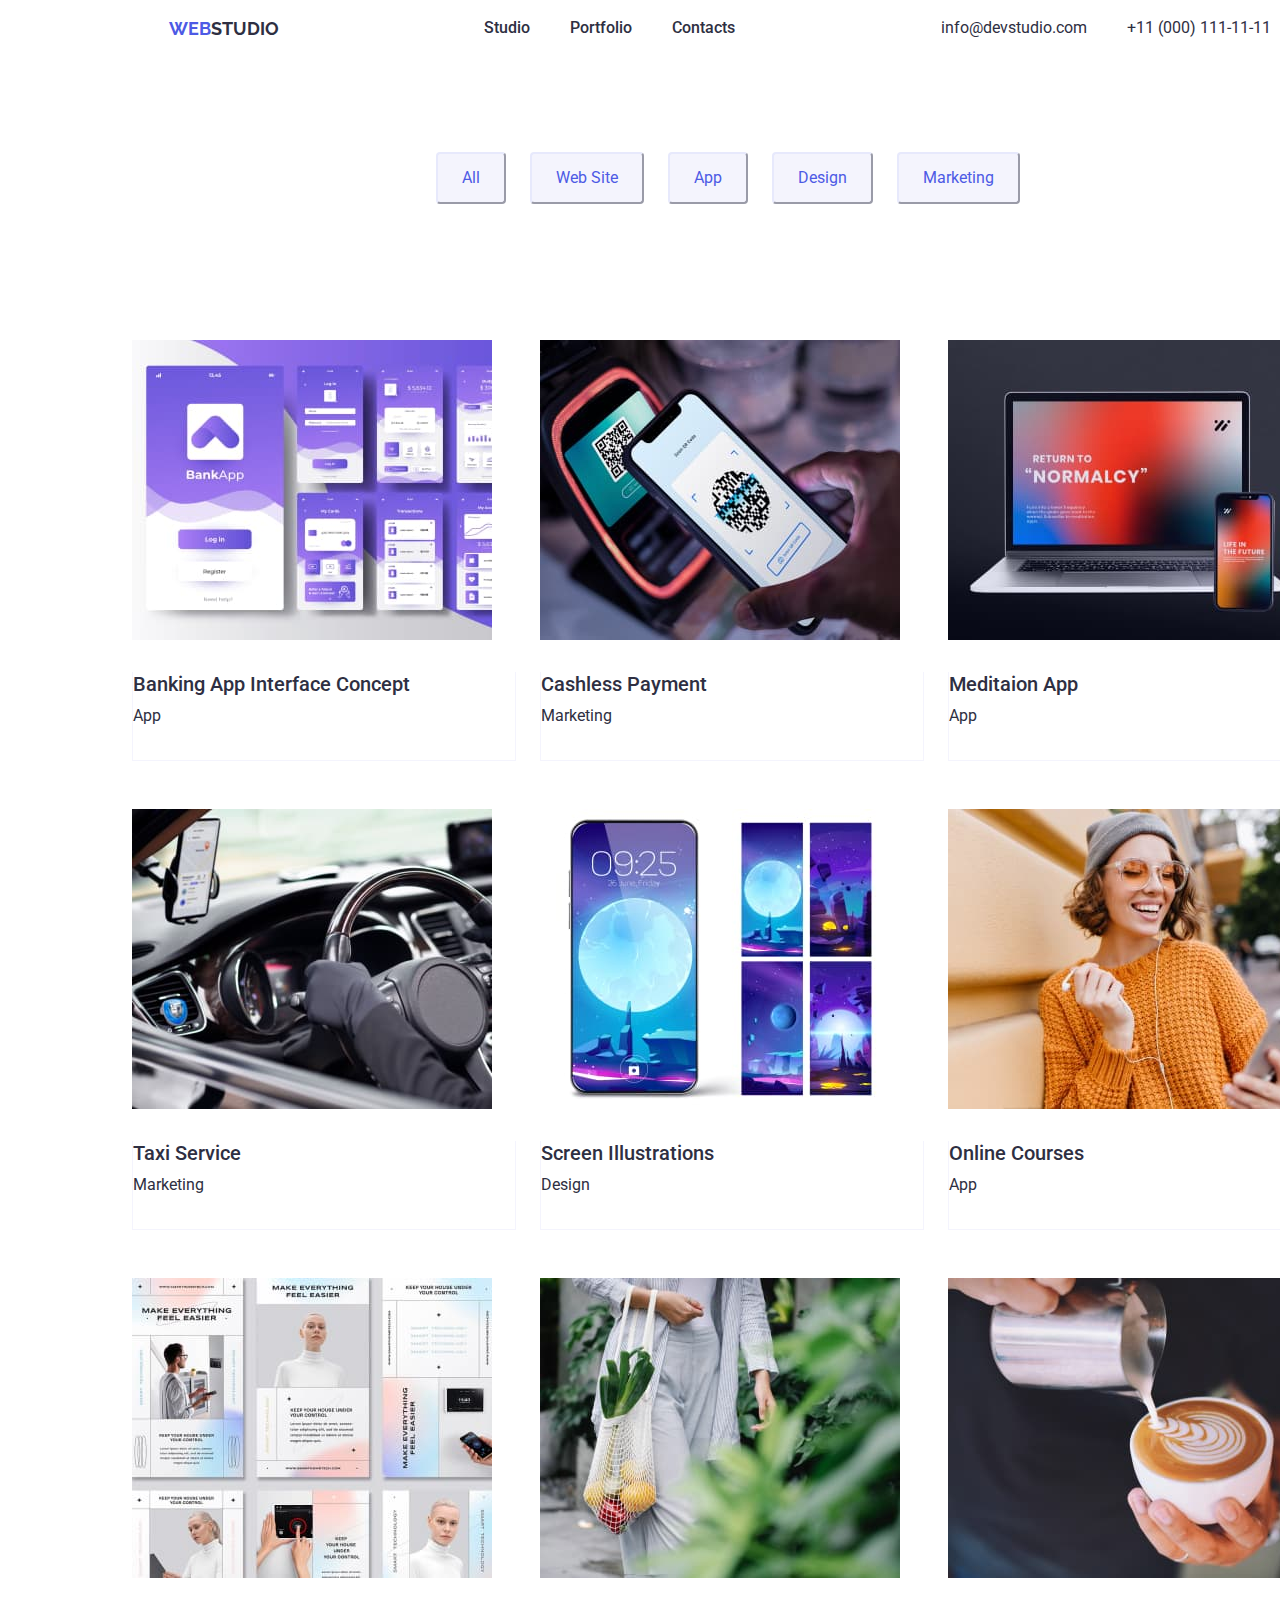
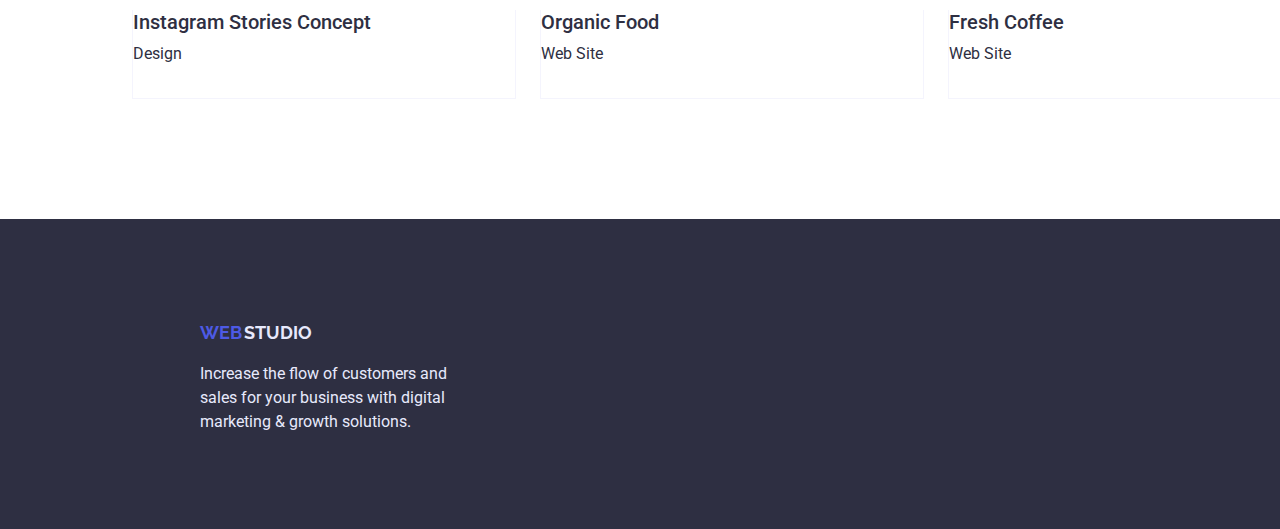
==== portfolio.html @ 9e413c98 "Create HW3" ====
<!DOCTYPE html>
<html lang="en">
  <head>
    <meta charset="UTF-8" />
    <meta http-equiv="X-UA-Compatible" content="IE=edge" />
    <meta name="viewport" content="width=device-width, initial-scale=1.0" />
    <title>Portfolio</title>
    <link rel="preconnect" href="https://fonts.googleapis.com" />
    <link rel="preconnect" href="https://fonts.gstatic.com" crossorigin />
    <link
      href="https://fonts.googleapis.com/css2?family=Raleway:wght@700&family=Roboto:wght@400;500;700;900&display=swap"
      rel="stylesheet"
    />
    <link
      rel="stylesheet"
      href="https://cdnjs.cloudflare.com/ajax/libs/modern-normalize/1.1.0/modern-normalize.min.css"
    />
    <link rel="stylesheet" href="./css/styles.css" />
  </head>
  <body>
    <header>
      <div class="container header-item">
        <a href="./index.html" class="logo"
          ><span class="span">WEB</span>STUDIO</a
        >
        <nav>
          <ul class="nav-links list">
            <li><a class="link" href="./index.html">Studio</a></li>
            <li><a class="link" href="./portfolio.html">Portfolio</a></li>
            <li><a class="link" href="">Contacts</a></li>
          </ul>
        </nav>
        <ul class="contacts-list list">
          <li>
            <a class="contacts" href="mailto:info@devstudio.com"
              >info@devstudio.com</a
            >
          </li>
          <li>
            <a class="contacts" href="tel:+110001111111">+11 (000) 111-11-11</a>
          </li>
        </ul>
      </div>
    </header>
    <main>
      <section>
        <h1 class="hhide">Portfolio</h1>
        <div class="buttons-row">
          <ul class="buttons list">
            <li><button class="button" type="button">All</button></li>
            <li><button class="button" type="button">Web Site</button></li>
            <li><button class="button" type="button">App</button></li>
            <li><button class="button" type="button">Design</button></li>
            <li><button class="button" type="button">Marketing</button></li>
          </ul>
        </div>
        <div class="container">
          <ul class="project-card list">
            <li>
              <a href="#" class="link"
                ><img
                  src="./images/BankApp.jpg"
                  alt="Banking App"
                  width="360"
                />
                <div class="card-info-border">
                  <h2 class="rank-three">Banking App Interface Concept</h2>
                  <p class="paragraph">App</p>
                </div>
              </a>
            </li>
            <li>
              <a href="#" class="link">
                <img
                  src="./images/Payment.jpg"
                  alt="Payment method"
                  width="360"
                />
                <div class="card-info-border">
                  <h2 class="rank-three">Cashless Payment</h2>
                  <p class="paragraph">Marketing</p>
                </div>
              </a>
            </li>
            <li>
              <a href="#" class="link">
                <img
                  src="./images/Laptop&Phone.jpg"
                  alt="App for meditation"
                  width="360"
                />
                <div class="card-info-border">
                  <h2 class="rank-three">Meditaion App</h2>
                  <p class="paragraph">App</p>
                </div>
              </a>
            </li>
            <li>
              <a href="#" class="link">
                <img src="./images/Taxi.jpg" alt="Taxi App" width="360" />
                <div class="card-info-border">
                  <h2 class="rank-three">Taxi Service</h2>
                  <p class="paragraph">Marketing</p>
                </div>
              </a>
            </li>
            <li>
              <a href="#" class="link">
                <img
                  src="./images/WallPapers.jpg"
                  alt="Screen Illustrations"
                  width="360"
                />
                <div class="card-info-border">
                  <h2 class="rank-three">Screen Illustrations</h2>
                  <p class="paragraph">Design</p>
                </div>
              </a>
            </li>
            <li>
              <a href="#" class="link">
                <img
                  src="./images/Communication.jpg"
                  alt="Communication"
                  width="360"
                />
                <div class="card-info-border">
                  <h2 class="rank-three">Online Courses</h2>
                  <p class="paragraph">App</p>
                </div>
              </a>
            </li>
            <li>
              <a href="#" class="link">
                <img
                  src="./images/Stories.jpg"
                  alt="Instagram Stories Concept"
                  width="360"
                />
                <div class="card-info-border">
                  <h2 class="rank-three">Instagram Stories Concept</h2>
                  <p class="paragraph">Design</p>
                </div>
              </a>
            </li>
            <li>
              <a href="#" class="link">
                <img
                  src="./images/OrganicFood.jpg"
                  alt="Organic Food"
                  width="360"
                />
                <div class="card-info-border">
                  <h2 class="rank-three">Organic Food</h2>
                  <p class="paragraph">Web Site</p>
                </div>
              </a>
            </li>
            <li>
              <a href="#" class="link">
                <img src="./images/Coffee.jpg" alt="Fresh Coffee" width="360" />
                <div class="card-info-border">
                  <h2 class="rank-three">Fresh Coffee</h2>
                  <p class="paragraph">Web Site</p>
                </div>
              </a>
            </li>
          </ul>
        </div>
      </section>
    </main>
    <footer class="footer">
      <div class="cotainer">
        <a href="./index.html" class="logo logo-bottom"
          ><span class="span footer-logo-web">WEB</span>STUDIO</a
        >
        <p class="footer-text">
          Increase the flow of customers and sales for your business with
          digital marketing & growth solutions.
        </p>
      </div>
    </footer>
  </body>
</html>
---- css/styles.css ----
:root {
  --brand-color: #4d5ae5;
  --prime-font-family: "Roboto", sans-serif;
  --prime-text-color: #2e2f42;
  --alter-text-color: #e7e9fc;
  --hover-focus-color: #434455;
  --active-color: #4d5ae5;
  --light-mode-bgd: #f4f4fd;
}

body {
  width: 1440px;
  font-family: var(--prime-font-family);
  color: var(--prime-text-color);
  margin: auto 0;
}
.section {
  padding-top: 120px;
}

.container {
  display: flex;
  width: 1258px;
  margin-left: auto;
  margin-right: auto;
  padding: 0 15px;
}

img {
  display: block;
  max-width: 100%;
  height: auto;
  margin-right: 24px;
}
/* H1...H3 */

.rank-one {
  display: flex;

  width: 1440px;
  height: 603px;
  background-color: var(--prime-text-color);
  color: #fff;
  font-size: 56px;
  font-weight: 500;
  line-height: 1.07;
  text-align: center;
  width: 492px;
  height: 120px;
}
.rank-two {
  font-family: var(--prime-font-family);
  color: var(--prime-text-color);
  font-size: 36px;
  font-weight: 500;
  line-height: 1.11;
  text-align: center;
  margin: 0;
  padding-bottom: 72px;
}
.rank-three {
  font-family: var(--prime-font-family);
  font-weight: 500;
  font-size: 20px;
  line-height: 1.2;
  margin: 0 auto;
}

/* Button */

.button-order {
  display: block;
  font-family: var(--prime-font-family);
  color: #fff;
  background-color: #4d5ae5;
  font-size: 16px;
  font-weight: 500;
  line-height: 1.17;
  border-radius: 4px;
  cursor: pointer;
  width: 170px;
  height: 51px;
}
.button-order:hover,
.button-order:focus {
  background-color: #404bbf;
  cursor: pointer;
}

/*  Contacts */

.contacts-list {
  display: flex;
  justify-content: flex-end;
  align-items: center;
}
.contacts {
  font-family: var(--prime-font-family);
  font-size: 16px;
  line-height: 1.5;
  color: var(--prime-text-color);
  text-decoration: none;
  margin-left: 40px;
}
.contacts:hover,
.contacts:focus {
  color: var(--brand-color);
}
.hhide {
  display: none;
}

.advantage {
  display: flex;
  justify-content: center;
}
.advantage li {
  width: 264px;
  margin-left: 24px;
}
.product {
  display: flex;
  padding-top: 0;
  padding-bottom: 120px;
  margin: 0;
}

.link {
  display: block;
  color: var(--prime-text-color);
  font-size: 16px;
  font-weight: 500;
  line-height: 1.5;
  text-decoration: none;
  margin-left: 40px;
}

.paragraph {
  color: var(--prime-text-color);
  font-size: 16px;
  line-height: 1.5;
  font-weight: 400;
  margin: 0;
}

.span {
  color: #4d5ae5;
}

.logo {
  display: flex;
  /* justify-content: center; */
  align-items: center;
  color: var(--prime-text-color);
  font-family: "Raleway", sans-serif;
  font-size: 18px;
  font-weight: 700;
  line-height: 1.5;
  text-decoration: none;
  text-transform: uppercase;
}

header .container {
  display: flex;
}
.header-item {
  display: flex;
  justify-content: space-around;
}

.nav-links {
  display: flex;
  align-items: center;
  color: var(--hover-focus-color);
}

.nav-links .link:hover,
.nav-links .link:focus {
  color: var(--hover-focus-color);
}
.nav-links .link:active {
  color: var(--active-color);
}

.nav-links-active:none .button li {
  color: #e7e9fc;
}

.list {
  list-style: none;
}
.hero {
  background-color: var(--prime-text-color);
  text-align: center;
  padding: 192px 0;
}
.hero div {
  display: flex;
  flex-direction: column;
  justify-content: center;
  align-items: center;
  margin: 0 auto;
}
.team {
  background-color: #f4f4fd;
}
.team-title {
  display: block;
  text-align: center;
  margin: 0 auto;
}
.teammates {
  display: flex;
  margin: 0;
  margin-bottom: 120px;
}
.teammates img {
  padding-bottom: 32px;
}
.teammates .rank-three {
  text-align: center;
  padding-bottom: 8px;
}
.teammates .paragraph {
  text-align: center;
  padding-bottom: 32px;
}
.logo-bottom {
  background-color: var(--prime-text-color);
  color: var(--alter-text-color);
  padding-left: 200px;
  padding-top: 100px;
}
.footer-logo-web {
  width: 44px;
}
.footer {
  background-color: var(--prime-text-color);
  color: var(--alter-text-color);
  font-size: 16px;
  line-height: 1.5;
  height: 310px;
}
.footer-text {
  padding-left: 200px;
  width: 464px;
  height: 72px;
}
/* Portfolio */

.button {
  font-family: var(--prime-font-family);
  background-color: var(--light-mode-bgd);
  color: #4d5ae5;
  font-size: 16px;
  line-height: 1.5;
  cursor: pointer;
  height: 48;
  border-radius: 4px;
  border-color: var(--alter-text-color);
  padding: 12px 24px;
  margin-right: 24px;
}
.buttons {
  margin-top: 96px;
  margin-bottom: 72px;
}
.buttons .button:hover,
.buttons .button:focus {
  cursor: pointer;
  background-color: #404bbf;
  color: #ffffff;
}
.buttons-row .buttons {
  display: flex;
  justify-content: center;
}
.project-card {
  display: flex;
  justify-content: center;
  flex-wrap: wrap;
  padding: 0;
  margin-bottom: 120px;
}
.card-info-border {
  border-left: 0.5px solid #f4f4fd;
  border-right: 0.5px solid #f4f4fd;
  border-bottom: 0.5px solid #f4f4fd;
}
.project-card .link {
  margin-left: 24px;
  margin-top: 48px;
  flex-basis: calc(100% / 3-24px);
}
.project-card img {
  padding-bottom: 32px;
}
.project-card .rank-three {
  padding-bottom: 8px;
}
.project-card .paragraph {
  padding-bottom: 32px;
}
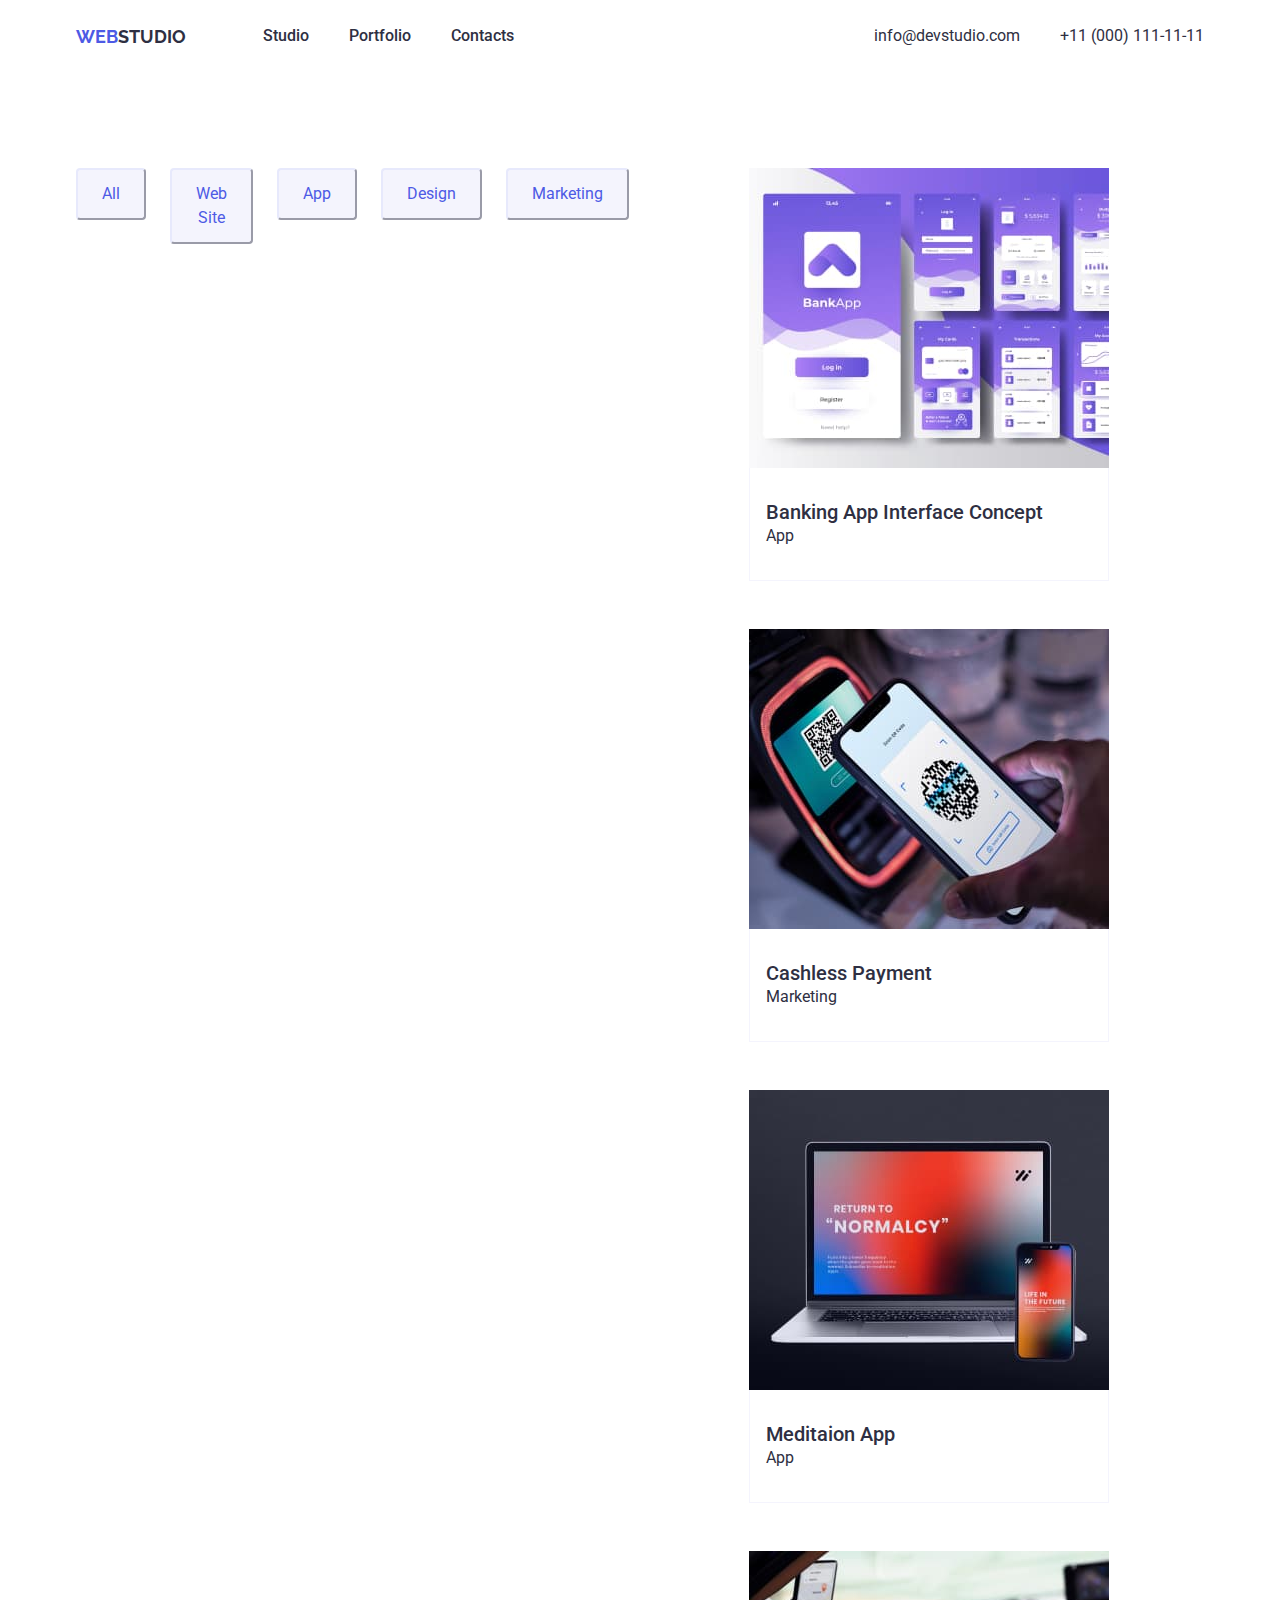
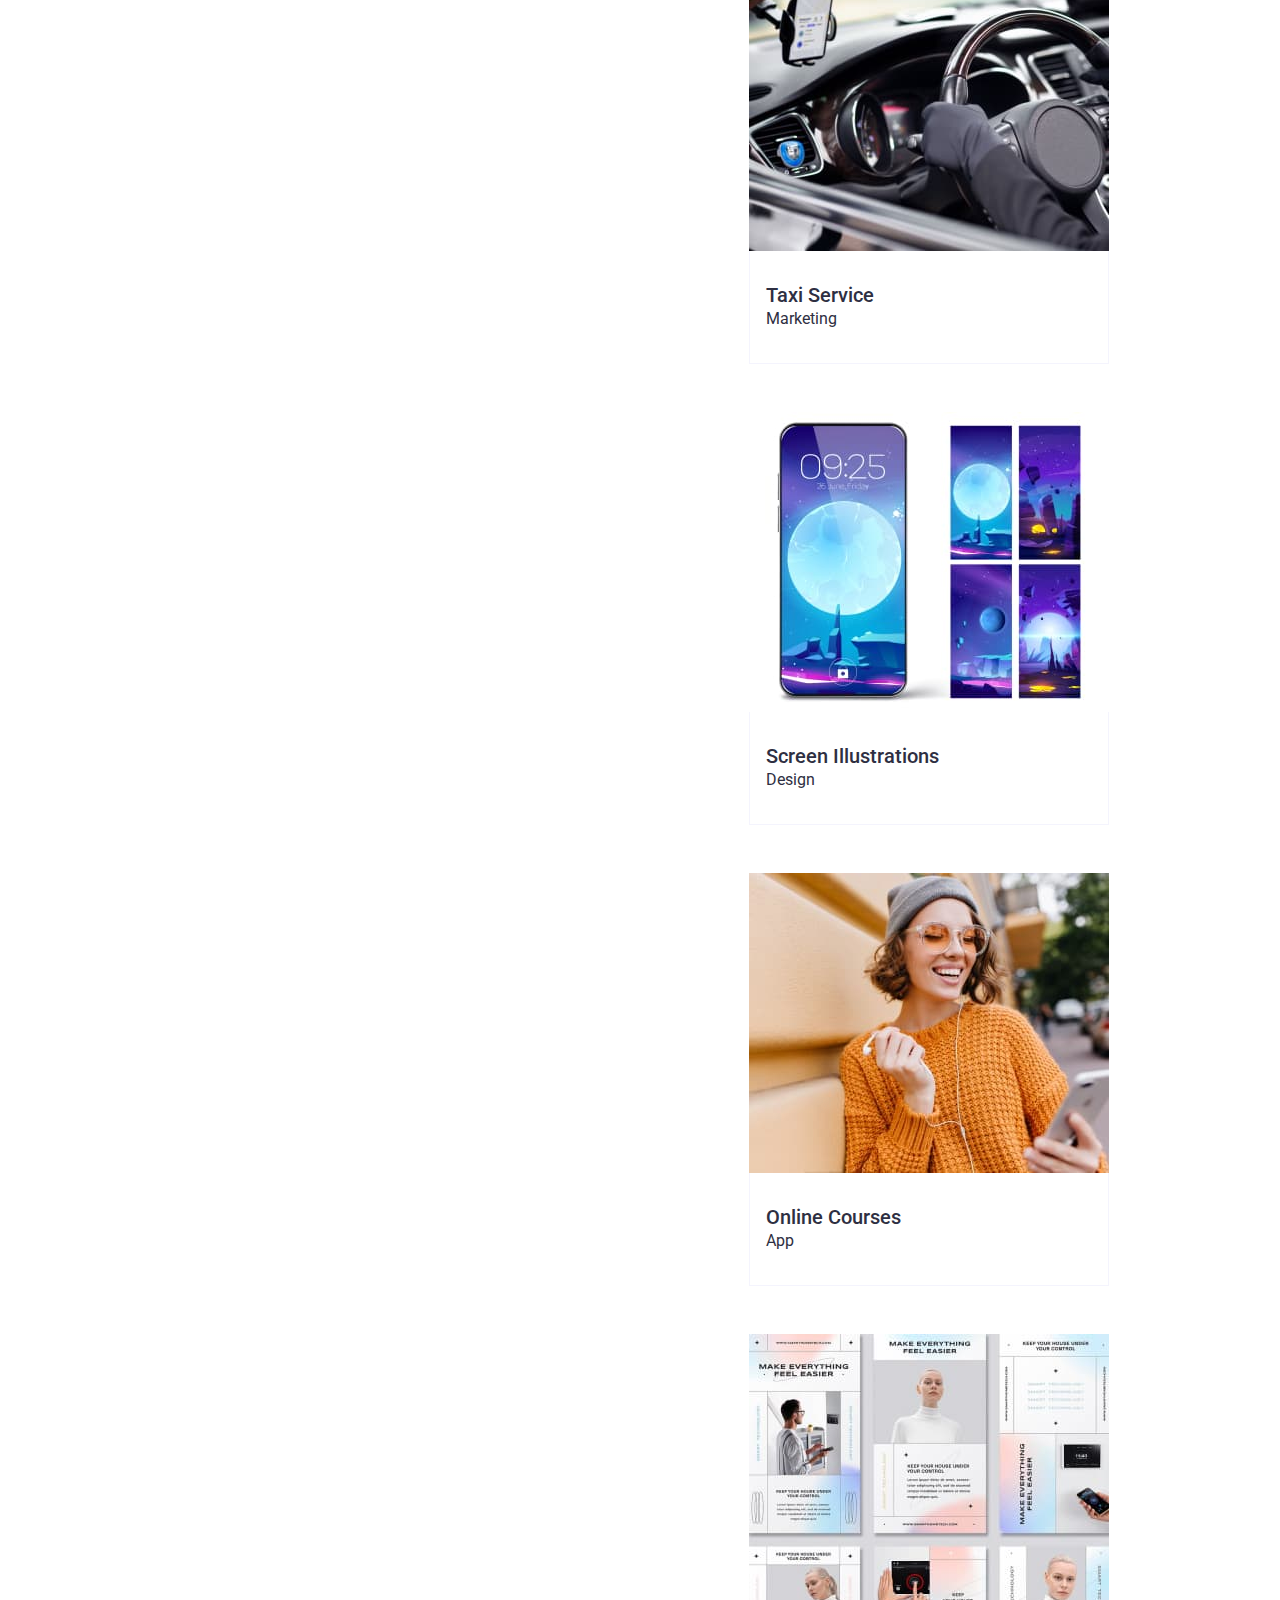
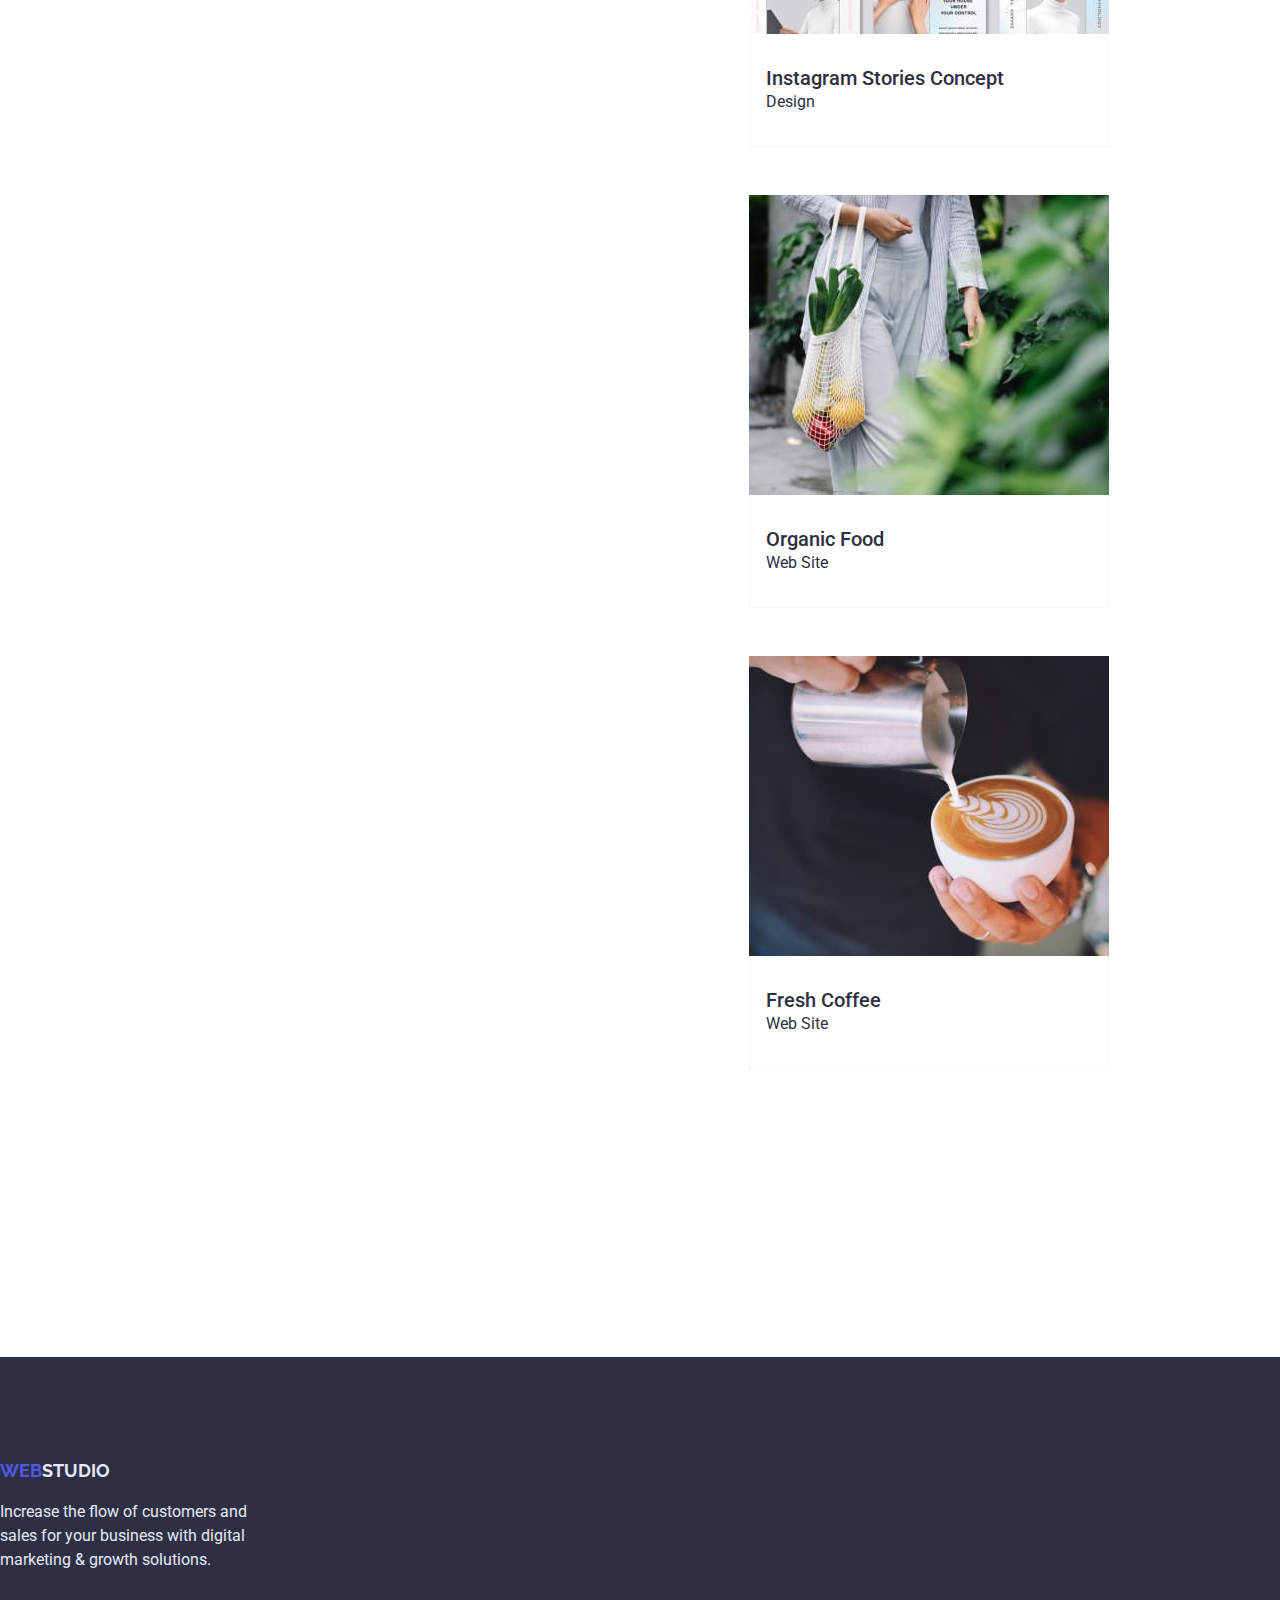
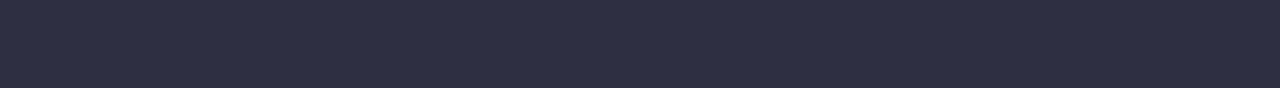
==== commit 867ed23a: "intermediate option" ====
--- a/portfolio.html
+++ b/portfolio.html
@@ -43,9 +43,9 @@
       </div>
     </header>
     <main>
-      <section>
-        <h1 class="hhide">Portfolio</h1>
-        <div class="buttons-row">
+      <section class="portfolio">
+        <div class="container">
+          <h1 class="hhide">Portfolio</h1>
           <ul class="buttons list">
             <li><button class="button" type="button">All</button></li>
             <li><button class="button" type="button">Web Site</button></li>
@@ -53,113 +53,111 @@
             <li><button class="button" type="button">Design</button></li>
             <li><button class="button" type="button">Marketing</button></li>
           </ul>
-        </div>
-        <div class="container">
           <ul class="project-card list">
             <li>
-              <a href="#" class="link"
+              <a href="#" class="card-link"
                 ><img
                   src="./images/BankApp.jpg"
                   alt="Banking App"
                   width="360"
                 />
-                <div class="card-info-border">
+                <div class="card-info card-info-border">
                   <h2 class="rank-three">Banking App Interface Concept</h2>
                   <p class="paragraph">App</p>
                 </div>
               </a>
             </li>
             <li>
-              <a href="#" class="link">
+              <a href="#" class="card-link">
                 <img
                   src="./images/Payment.jpg"
                   alt="Payment method"
                   width="360"
                 />
-                <div class="card-info-border">
+                <div class="card-info card-info-border">
                   <h2 class="rank-three">Cashless Payment</h2>
                   <p class="paragraph">Marketing</p>
                 </div>
               </a>
             </li>
             <li>
-              <a href="#" class="link">
+              <a href="#" class="card-link">
                 <img
                   src="./images/Laptop&Phone.jpg"
                   alt="App for meditation"
                   width="360"
                 />
-                <div class="card-info-border">
+                <div class="card-info card-info-border">
                   <h2 class="rank-three">Meditaion App</h2>
                   <p class="paragraph">App</p>
                 </div>
               </a>
             </li>
             <li>
-              <a href="#" class="link">
+              <a href="#" class="card-link">
                 <img src="./images/Taxi.jpg" alt="Taxi App" width="360" />
-                <div class="card-info-border">
+                <div class="card-info card-info-border">
                   <h2 class="rank-three">Taxi Service</h2>
                   <p class="paragraph">Marketing</p>
                 </div>
               </a>
             </li>
             <li>
-              <a href="#" class="link">
+              <a href="#" class="card-link">
                 <img
                   src="./images/WallPapers.jpg"
                   alt="Screen Illustrations"
                   width="360"
                 />
-                <div class="card-info-border">
+                <div class="card-info card-info-border">
                   <h2 class="rank-three">Screen Illustrations</h2>
                   <p class="paragraph">Design</p>
                 </div>
               </a>
             </li>
             <li>
-              <a href="#" class="link">
+              <a href="#" class="card-link">
                 <img
                   src="./images/Communication.jpg"
                   alt="Communication"
                   width="360"
                 />
-                <div class="card-info-border">
+                <div class="card-info card-info-border">
                   <h2 class="rank-three">Online Courses</h2>
                   <p class="paragraph">App</p>
                 </div>
               </a>
             </li>
             <li>
-              <a href="#" class="link">
+              <a href="#" class="card-link">
                 <img
                   src="./images/Stories.jpg"
                   alt="Instagram Stories Concept"
                   width="360"
                 />
-                <div class="card-info-border">
+                <div class="card-info card-info-border">
                   <h2 class="rank-three">Instagram Stories Concept</h2>
                   <p class="paragraph">Design</p>
                 </div>
               </a>
             </li>
             <li>
-              <a href="#" class="link">
+              <a href="#" class="card-link">
                 <img
                   src="./images/OrganicFood.jpg"
                   alt="Organic Food"
                   width="360"
                 />
-                <div class="card-info-border">
+                <div class="card-info card-info card-info-border">
                   <h2 class="rank-three">Organic Food</h2>
                   <p class="paragraph">Web Site</p>
                 </div>
               </a>
             </li>
             <li>
-              <a href="#" class="link">
+              <a href="#" class="card-link">
                 <img src="./images/Coffee.jpg" alt="Fresh Coffee" width="360" />
-                <div class="card-info-border">
+                <div class="card-info card-info-border">
                   <h2 class="rank-three">Fresh Coffee</h2>
                   <p class="paragraph">Web Site</p>
                 </div>
--- a/css/styles.css
+++ b/css/styles.css
@@ -9,10 +9,8 @@
 }
 
 body {
-  width: 1440px;
-  font-family: var(--prime-font-family);
-  color: var(--prime-text-color);
-  margin: auto 0;
+  font-family: var(--prime-font-family);
+  color: var(--prime-text-color);
 }
 .section {
   padding-top: 120px;
@@ -20,7 +18,7 @@
 
 .container {
   display: flex;
-  width: 1258px;
+  width: 1158px;
   margin-left: auto;
   margin-right: auto;
   padding: 0 15px;
@@ -30,9 +28,20 @@
   display: block;
   max-width: 100%;
   height: auto;
-  margin-right: 24px;
-}
-/* H1...H3 */
+}
+
+ul {
+  margin: 0;
+  padding: 0;
+}
+
+.list {
+  list-style: none;
+}
+/* ============H1...H3============*/
+.hhide {
+  display: none;
+}
 
 .rank-one {
   display: flex;
@@ -56,7 +65,7 @@
   line-height: 1.11;
   text-align: center;
   margin: 0;
-  padding-bottom: 72px;
+  margin-bottom: 72px;
 }
 .rank-three {
   font-family: var(--prime-font-family);
@@ -65,8 +74,16 @@
   line-height: 1.2;
   margin: 0 auto;
 }
-
-/* Button */
+/* ===========Header=========== */
+
+header .container {
+  display: flex;
+}
+.header-item {
+  display: flex;
+}
+
+/*============Button============*/
 
 .button-order {
   display: block;
@@ -87,28 +104,86 @@
   cursor: pointer;
 }
 
-/*  Contacts */
+/*============NAV============*/
+.link {
+  display: block;
+  color: var(--prime-text-color);
+  font-size: 16px;
+  font-weight: 500;
+  line-height: 1.5;
+  text-decoration: none;
+  padding-top: 24px;
+  padding-bottom: 24px;
+}
+.nav-links {
+  display: flex;
+  align-items: center;
+  color: var(--hover-focus-color);
+}
+.nav-links > li {
+  margin-left: 40px;
+}
+.nav-links > li:first-child {
+  margin-left: 0;
+}
+
+.nav-links .link:hover,
+.nav-links .link:focus {
+  color: var(--hover-focus-color);
+}
+.nav-links .link:active {
+  color: var(--active-color);
+}
+
+.nav-links-active:none .button li {
+  color: #e7e9fc;
+}
+
+/*============Contacts============*/
 
 .contacts-list {
   display: flex;
-  justify-content: flex-end;
-  align-items: center;
-}
+  margin-left: auto;
+}
+.contacts-list > li {
+  margin-left: 40px;
+  padding-top: 24px;
+  padding-bottom: 24px;
+}
+.contacts-list > li:first-child {
+  margin-left: 0;
+}
+
 .contacts {
   font-family: var(--prime-font-family);
   font-size: 16px;
   line-height: 1.5;
   color: var(--prime-text-color);
   text-decoration: none;
-  margin-left: 40px;
+  padding-top: 24px;
+  padding-bottom: 24px;
 }
 .contacts:hover,
 .contacts:focus {
   color: var(--brand-color);
 }
-.hhide {
-  display: none;
-}
+
+/* =================Hero================== */
+
+.hero {
+  background-color: var(--prime-text-color);
+  text-align: center;
+  padding: 192px 0;
+}
+.hero div {
+  display: flex;
+  flex-direction: column;
+  justify-content: center;
+  align-items: center;
+  margin: 0 auto;
+}
+
+/* ===============Aadvantage============== */
 
 .advantage {
   display: flex;
@@ -118,21 +193,49 @@
   width: 264px;
   margin-left: 24px;
 }
+
+/* =================WAWD================== */
 .product {
   display: flex;
   padding-top: 0;
-  padding-bottom: 120px;
+}
+.product > li {
+  margin-right: 24px;
+}
+
+.product > li:last-child {
+  margin-right: 0;
+}
+
+/* ==================Team================== */
+
+.team {
+  background-color: #f4f4fd;
+}
+.team-title {
+  display: block;
+  text-align: center;
+  margin: 0 auto 72px;
+}
+.teammates {
+  display: flex;
   margin: 0;
-}
-
-.link {
-  display: block;
-  color: var(--prime-text-color);
-  font-size: 16px;
-  font-weight: 500;
-  line-height: 1.5;
-  text-decoration: none;
-  margin-left: 40px;
+  margin-bottom: 120px;
+}
+.teammates > li {
+  background-color: #fff;
+  margin-right: 24px;
+}
+.teammates > li:last-child {
+  margin-right: 0;
+}
+.teammate-info {
+  text-align: center;
+  padding-top: 32px;
+  padding-bottom: 32px;
+}
+.teammate-info p {
+  padding-top: 8px;
 }
 
 .paragraph {
@@ -149,7 +252,6 @@
 
 .logo {
   display: flex;
-  /* justify-content: center; */
   align-items: center;
   color: var(--prime-text-color);
   font-family: "Raleway", sans-serif;
@@ -158,95 +260,37 @@
   line-height: 1.5;
   text-decoration: none;
   text-transform: uppercase;
-}
-
-header .container {
-  display: flex;
-}
-.header-item {
-  display: flex;
-  justify-content: space-around;
-}
-
-.nav-links {
-  display: flex;
-  align-items: center;
-  color: var(--hover-focus-color);
-}
-
-.nav-links .link:hover,
-.nav-links .link:focus {
-  color: var(--hover-focus-color);
-}
-.nav-links .link:active {
-  color: var(--active-color);
-}
-
-.nav-links-active:none .button li {
-  color: #e7e9fc;
-}
-
-.list {
-  list-style: none;
-}
-.hero {
-  background-color: var(--prime-text-color);
-  text-align: center;
-  padding: 192px 0;
-}
-.hero div {
-  display: flex;
-  flex-direction: column;
-  justify-content: center;
-  align-items: center;
-  margin: 0 auto;
-}
-.team {
-  background-color: #f4f4fd;
-}
-.team-title {
-  display: block;
-  text-align: center;
-  margin: 0 auto;
-}
-.teammates {
-  display: flex;
-  margin: 0;
-  margin-bottom: 120px;
-}
-.teammates img {
-  padding-bottom: 32px;
-}
-.teammates .rank-three {
-  text-align: center;
-  padding-bottom: 8px;
-}
-.teammates .paragraph {
-  text-align: center;
-  padding-bottom: 32px;
-}
+  margin-right: 77px;
+}
+
 .logo-bottom {
   background-color: var(--prime-text-color);
   color: var(--alter-text-color);
-  padding-left: 200px;
-  padding-top: 100px;
-}
-.footer-logo-web {
-  width: 44px;
-}
+}
+
 .footer {
   background-color: var(--prime-text-color);
   color: var(--alter-text-color);
   font-size: 16px;
   line-height: 1.5;
-  height: 310px;
+  padding-top: 100px;
+  padding-bottom: 100px;
+}
+.footer div {
+  display: flex;
+  flex-direction: column;
 }
 .footer-text {
-  padding-left: 200px;
-  width: 464px;
-  height: 72px;
-}
-/* Portfolio */
+  width: 264px;
+}
+/*==================Portfolio====================*/
+
+.portfolio {
+  padding-top: 96px;
+  padding-bottom: 120px;
+}
+
+/* =================Buttons======================*/
 
 .button {
   font-family: var(--prime-font-family);
@@ -259,11 +303,19 @@
   border-radius: 4px;
   border-color: var(--alter-text-color);
   padding: 12px 24px;
+}
+.buttons {
+  display: flex;
+  justify-content: center;
+  margin-bottom: 72px;
+  margin-left: auto;
+  margin-right: auto;
+}
+.buttons > li {
   margin-right: 24px;
 }
-.buttons {
-  margin-top: 96px;
-  margin-bottom: 72px;
+.buttons > li:last-child {
+  margin-right: 0;
 }
 .buttons .button:hover,
 .buttons .button:focus {
@@ -272,32 +324,40 @@
   color: #ffffff;
 }
 .buttons-row .buttons {
-  display: flex;
-  justify-content: center;
-}
+  /* display: flex; */
+  justify-content: center;
+}
+
+/* =================Cards================ */
+
 .project-card {
   display: flex;
   justify-content: center;
   flex-wrap: wrap;
   padding: 0;
   margin-bottom: 120px;
+}
+.card-link {
+  display: block;
+  color: var(--prime-text-color);
+  font-size: 16px;
+  font-weight: 500;
+  line-height: 1.5;
+  text-decoration: none;
+}
+.project-card li {
+  flex-basis: calc(100% / 3-24px);
+  margin-bottom: 48px;
+  margin-left: 24px;
+}
+
+.card-info {
+  padding-left: 16px;
+  padding-top: 32px;
+  padding-bottom: 32px;
 }
 .card-info-border {
   border-left: 0.5px solid #f4f4fd;
   border-right: 0.5px solid #f4f4fd;
   border-bottom: 0.5px solid #f4f4fd;
 }
-.project-card .link {
-  margin-left: 24px;
-  margin-top: 48px;
-  flex-basis: calc(100% / 3-24px);
-}
-.project-card img {
-  padding-bottom: 32px;
-}
-.project-card .rank-three {
-  padding-bottom: 8px;
-}
-.project-card .paragraph {
-  padding-bottom: 32px;
-}
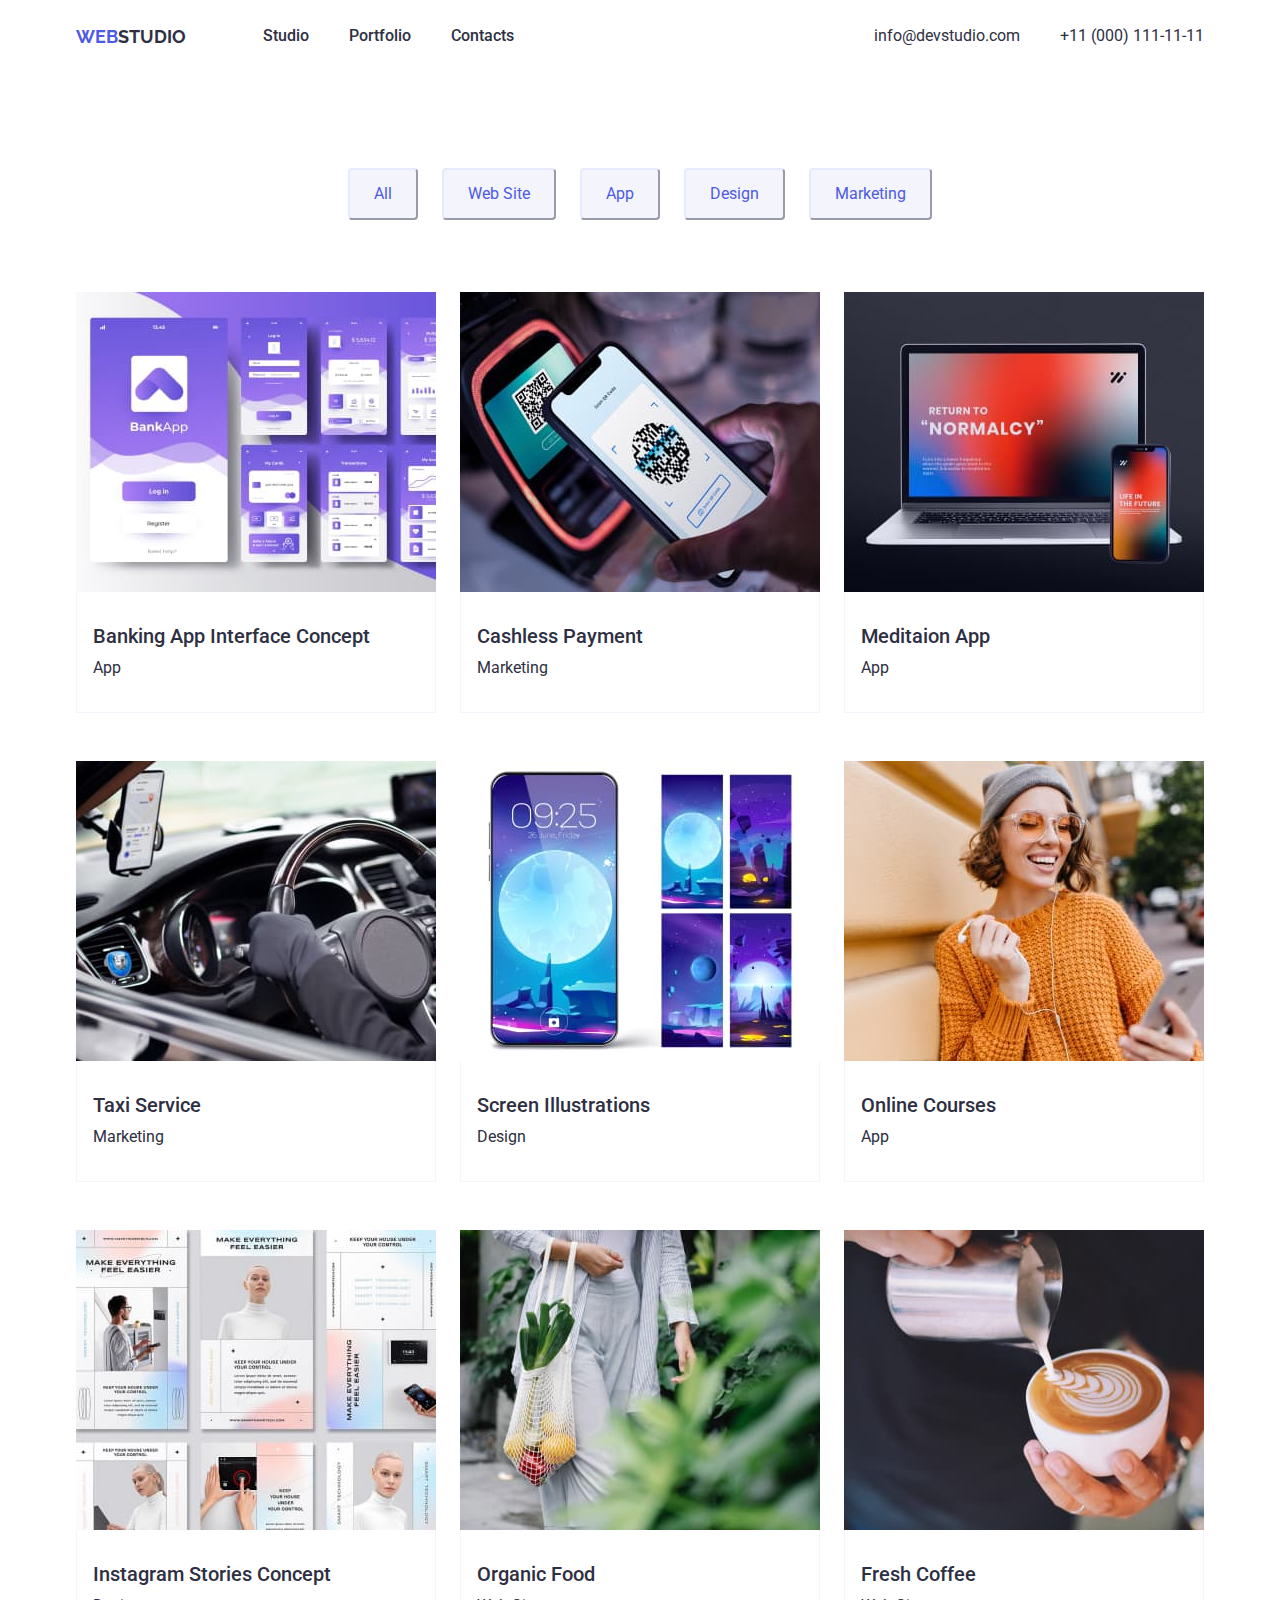
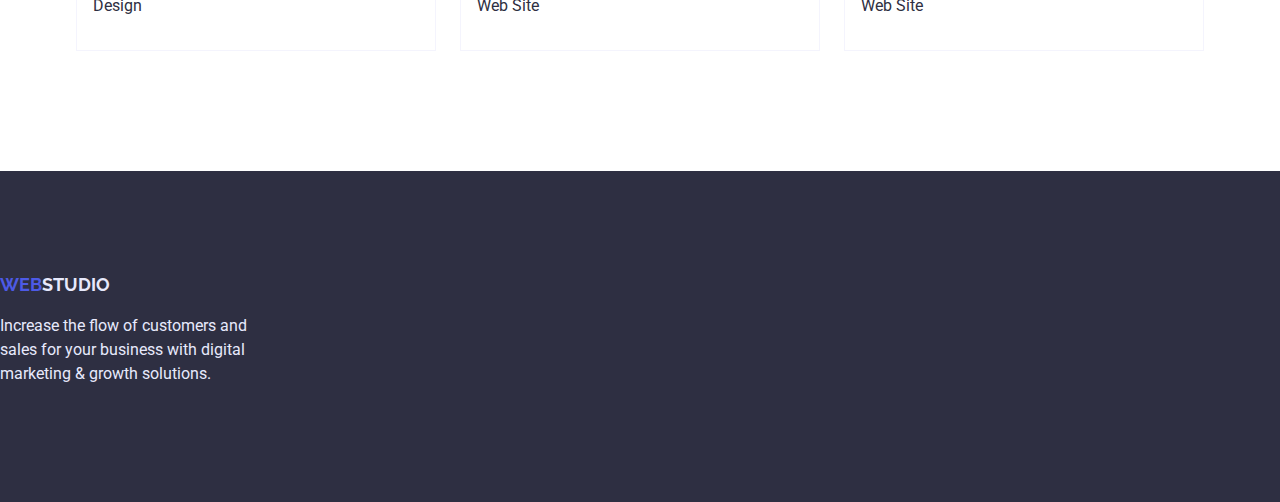
==== commit f472be4a: "Update styles.css" ====
--- a/portfolio.html
+++ b/portfolio.html
@@ -44,7 +44,7 @@
     </header>
     <main>
       <section class="portfolio">
-        <div class="container">
+        <div class="container-portfolio">
           <h1 class="hhide">Portfolio</h1>
           <ul class="buttons list">
             <li><button class="button" type="button">All</button></li>
--- a/css/styles.css
+++ b/css/styles.css
@@ -284,7 +284,12 @@
   width: 264px;
 }
 /*==================Portfolio====================*/
-
+.container-portfolio {
+  width: 1158px;
+  margin-left: auto;
+  margin-right: auto;
+  padding: 0 15px;
+}
 .portfolio {
   padding-top: 96px;
   padding-bottom: 120px;
@@ -335,7 +340,6 @@
   justify-content: center;
   flex-wrap: wrap;
   padding: 0;
-  margin-bottom: 120px;
 }
 .card-link {
   display: block;
@@ -350,7 +354,12 @@
   margin-bottom: 48px;
   margin-left: 24px;
 }
-
+.project-card li:nth-child(3n + 1) {
+  margin-left: 0;
+}
+.project-card li:nth-child(n + 7) {
+  margin-bottom: 0;
+}
 .card-info {
   padding-left: 16px;
   padding-top: 32px;
@@ -361,3 +370,6 @@
   border-right: 0.5px solid #f4f4fd;
   border-bottom: 0.5px solid #f4f4fd;
 }
+.card-info> .paragraph{
+  margin-top: 8px;
+}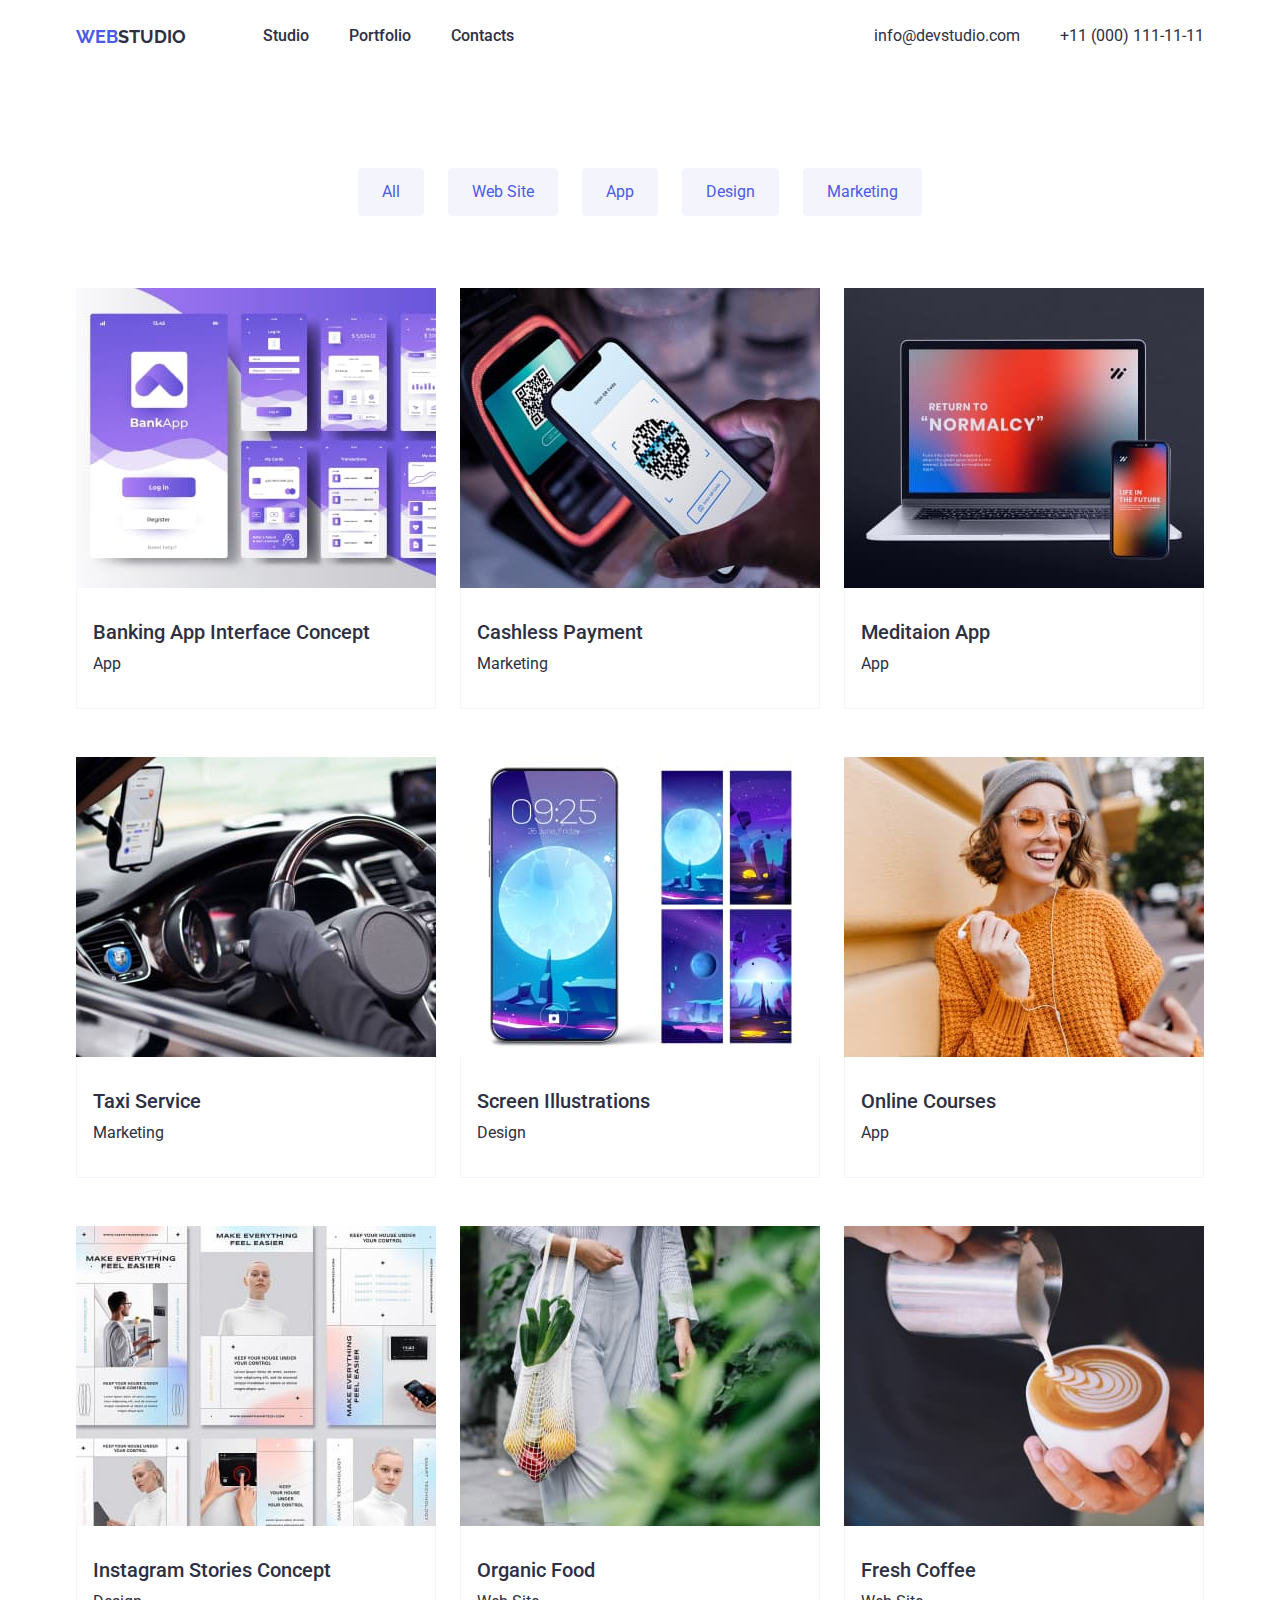
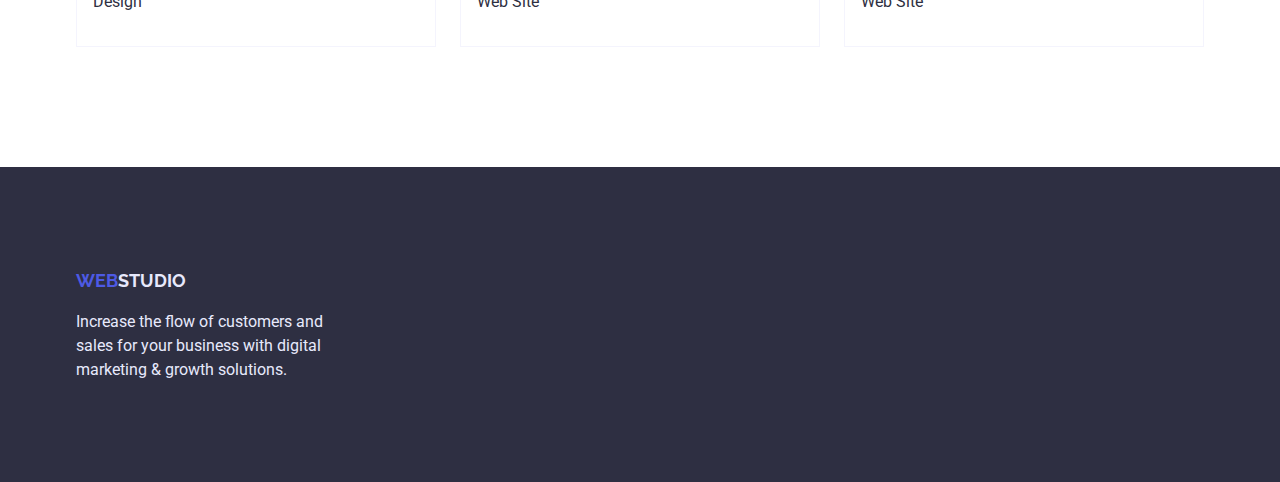
==== commit cf34493b: "Update styles.css" ====
--- a/portfolio.html
+++ b/portfolio.html
@@ -168,7 +168,7 @@
       </section>
     </main>
     <footer class="footer">
-      <div class="cotainer">
+      <div class="container">
         <a href="./index.html" class="logo logo-bottom"
           ><span class="span footer-logo-web">WEB</span>STUDIO</a
         >
--- a/css/styles.css
+++ b/css/styles.css
@@ -93,6 +93,7 @@
   font-size: 16px;
   font-weight: 500;
   line-height: 1.17;
+  border: none;
   border-radius: 4px;
   cursor: pointer;
   width: 170px;
@@ -195,6 +196,9 @@
 }
 
 /* =================WAWD================== */
+.products{
+  padding-bottom: 120px;
+}
 .product {
   display: flex;
   padding-top: 0;
@@ -211,6 +215,8 @@
 
 .team {
   background-color: #f4f4fd;
+  padding-top: 0;
+  padding-bottom: 120px;
 }
 .team-title {
   display: block;
@@ -220,7 +226,6 @@
 .teammates {
   display: flex;
   margin: 0;
-  margin-bottom: 120px;
 }
 .teammates > li {
   background-color: #fff;
@@ -235,7 +240,7 @@
   padding-bottom: 32px;
 }
 .teammate-info p {
-  padding-top: 8px;
+  margin-top: 8px;
 }
 
 .paragraph {
@@ -244,6 +249,7 @@
   line-height: 1.5;
   font-weight: 400;
   margin: 0;
+  margin-top: 8px;
 }
 
 .span {
@@ -276,12 +282,16 @@
   padding-top: 100px;
   padding-bottom: 100px;
 }
+p{
+  margin: 0;
+}
 .footer div {
   display: flex;
   flex-direction: column;
 }
 .footer-text {
   width: 264px;
+  margin-top: 16px;
 }
 /*==================Portfolio====================*/
 .container-portfolio {
@@ -305,6 +315,7 @@
   line-height: 1.5;
   cursor: pointer;
   height: 48;
+  border: none;
   border-radius: 4px;
   border-color: var(--alter-text-color);
   padding: 12px 24px;
